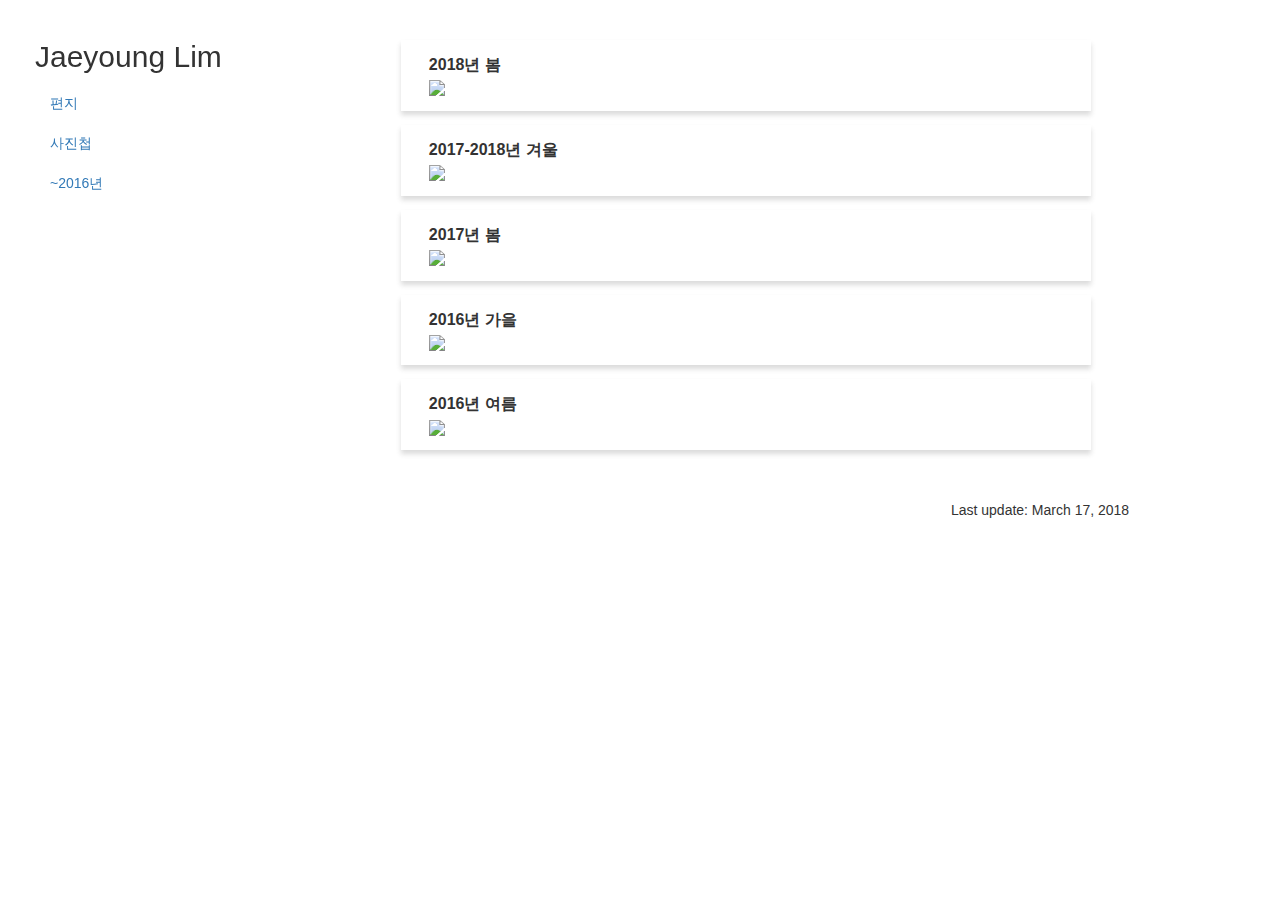
==== photos.html @ 2df44e60 "photos test" ====
<!doctype html>

<html lang="en">
<head>
  <meta charset="utf-8">
  <title>EY X JY</title>
  <meta name="description" content="Remove difficult words!">
  <meta name="author" content="Jaeyoung Lim">
  <meta http-equiv="X-UA-Compatible" content="IE=edge,chrome=1">
  <meta name="viewport" content="width=device-width, initial-scale=1.0">

  <script src="https://code.jquery.com/jquery-3.2.1.slim.min.js" integrity="sha384-KJ3o2DKtIkvYIK3UENzmM7KCkRr/rE9/Qpg6aAZGJwFDMVNA/GpGFF93hXpG5KkN" crossorigin="anonymous"></script>
  <script
  src="https://code.jquery.com/jquery-3.1.1.min.js"
  integrity="sha256-hVVnYaiADRTO2PzUGmuLJr8BLUSjGIZsDYGmIJLv2b8=" crossorigin="anonymous"></script>
  <script src="https://cdnjs.cloudflare.com/ajax/libs/popper.js/1.12.9/umd/popper.min.js" integrity="sha384-ApNbgh9B+Y1QKtv3Rn7W3mgPxhU9K/ScQsAP7hUibX39j7fakFPskvXusvfa0b4Q" crossorigin="anonymous"></script>
  <script src="https://maxcdn.bootstrapcdn.com/bootstrap/4.0.0/js/bootstrap.min.js" integrity="sha384-JZR6Spejh4U02d8jOt6vLEHfe/JQGiRRSQQxSfFWpi1MquVdAyjUar5+76PVCmYl" crossorigin="anonymous"></script>
  <link rel="stylesheet" href="https://maxcdn.bootstrapcdn.com/bootstrap/3.3.7/css/bootstrap.min.css" integrity="sha384-BVYiiSIFeK1dGmJRAkycuHAHRg32OmUcww7on3RYdg4Va+PmSTsz/K68vbdEjh4u" crossorigin="anonymous">
  <link rel="stylesheet" href="https://cdnjs.cloudflare.com/ajax/libs/font-awesome/4.7.0/css/font-awesome.min.css">
  <script defer src="https://use.fontawesome.com/releases/v5.0.8/js/all.js" integrity="sha384-SlE991lGASHoBfWbelyBPLsUlwY1GwNDJo3jSJO04KZ33K2bwfV9YBauFfnzvynJ" crossorigin="anonymous"></script>
  <link href="css/style.css" rel="stylesheet">     
</head>

<body>
		<div style="min-height:100%;" class="container-fluid" id="background">
			<div class="row" style="padding:20px">
			<div class="col-md-3" id="leftbar">
					<div id="leftsidebar">
            <h2 id="jaeyounglim">Jaeyoung Lim</h2>
            <ul class="nav flex-column">
                <li class="nav-item">
                  <a class="nav-link active" href="index.html">편지</a>
                </li>
                <li class="nav-item">
                  <a class="nav-link active" href="#">사진첩</a>
                </li>
                <li class="nav-item">
                  <a class="nav-link" href="https://goo.gl/photos/zDJ6dn8dcRANQyBV7">~2016년</a>
                </li>
              </ul>
					</div>
				</div>
				<div class="col-md-8 offset" id="middlebar">
					<div id="about" class="section">
            <div class="page">
              <div class="title"><b>2018년 봄</b></div>
              <a class="nav-link" href="https://photos.app.goo.gl/pWREsJDLma0q5xLw1"><img src="resources/images/2018spring.jpg"></a>
              <div class="wipdetail"></div>
              </div>              
            <div class="page">
              <div class="title"><b>2017-2018년 겨울</b></div>
              <a class="nav-link" href="https://photos.app.goo.gl/nunQShEWJBWrZmxq1"><img src="resources/images/2017winter.jpg"></a>
              <div class="wipdetail"></div>
              </div>
            <div class="page">
              <div class="title"><b>2017년 봄</b></div>
              <a class="nav-link" href="https://photos.app.goo.gl/fm7mfn0hO2LnYRfx1"><img src="resources/images/research_modelfree.jpg"></a>
              <div class="wipdetail"></div>
              </div>
            <div class="page">
              <div class="title"><b>2016년 가을</b></div>
              <a class="nav-link" href="https://goo.gl/photos/GyJ2XBkJ9JMvaDDn8"><img src="resources/images/research_modelfree.jpg"></a>
              <div class="wipdetail"></div>
              </div>
            <div class="page">
              <div class="title"><b>2016년 여름</b></div>
              <a class="nav-link" href="https://photos.app.goo.gl/WTgyWbGpjuDiKA6F3"><img src="resources/images/research_modelfree.jpg"></a>
              <div class="wipdetail"></div>
              </div>
          </div>
					<div id="lastupdate" style="text-align:right">Last update: March 17, 2018</div>
				</div>
				<div class="col-md-1 offset" id="rightbar">
				</div>
			</div>
			<div class="row"></div>
</body>
</html>
---- css/style.css ----
@media (min-width: 992px){
  #leftsidebar {
      position: fixed;
      top: 20px;
      bottom: 0;
  }
}

.background{
  align-items: center!important;
  max-width:1600px;
  background: #eee;
}

#leftbar{
  padding:0;
}

#middlebar{
  padding-left:25px;
}

.row{
  margin:auto;
}
.wip{
  margin:20px;
}

.title {
  font-size: 12pt;
  font-weight: 400;
  clear: left;
}
.paper{
  margin-bottom:20px;
  margin-top:10px;
  margin-left:20px;
}

.section{
  margin-top:20px;
  margin-bottom:50px;
}

.subsection{
  margin-left:20px !important;
  margin-bottom:30px;
}

.about{
  margin-left:20px;
  margin-right:20px;
  font-size:12pt;
}

emph{
  font-weight:500;
  font-family: "Helvetica Neue", Helvetica, Arial, sans-serif;

}

h1{
  font-family: "Helvetica Neue", Helvetica, Arial, sans-serif;
  font-size:30px;
}

h3{
  margin-bottom:20px;
  font-size:30px;
}
h4{
  font-weight:300;
  color: #666666;
}

award{
  color: #ffa600e0;
}


/* Break up into pages/sections. Style taken from
https://github.com/delight-im/HTML-Sheets-of-Paper */
.page {
  /* Styles for better appearance on screens only -- are reset to defaults in print styles later */

  /* Divide single pages with some space and center all pages horizontally */
  /*margin: 10em auto; */
  /* Define a white paper background that sticks out from the darker overall background */
  background: #fff;
  /* Show a drop shadow beneath each page */
  box-shadow: 0 4px 5px rgba(75, 75, 75, 0.2);

  /* More specific settings. */
  text-align: left;
  width: 900px;
  max-width: 90%;
  margin: 1em auto 1em auto;
  padding: 1em 2em 1em 2em;
}

.page img {
  /*float: left; */
  width: auto;
  max-width: 100%;
  min-width: 100px;
  overflow: hidden;
}

/* Project tag. */
.project
{
    clear: both;
    padding-bottom: 20px;
    overflow: hidden;
}

.project-left
{
    clear: both;
    padding-bottom: 20px;
    overflow: hidden;
}

.project-left img
{
    float: left;
    /* TRBL */
    margin: 5px 20px 5px 5px;
    max-width: 30%;
    min-width: 150px;
}


#cv{
  font-family: "Helvetica Neue", Helvetica, Arial, sans-serif;
}
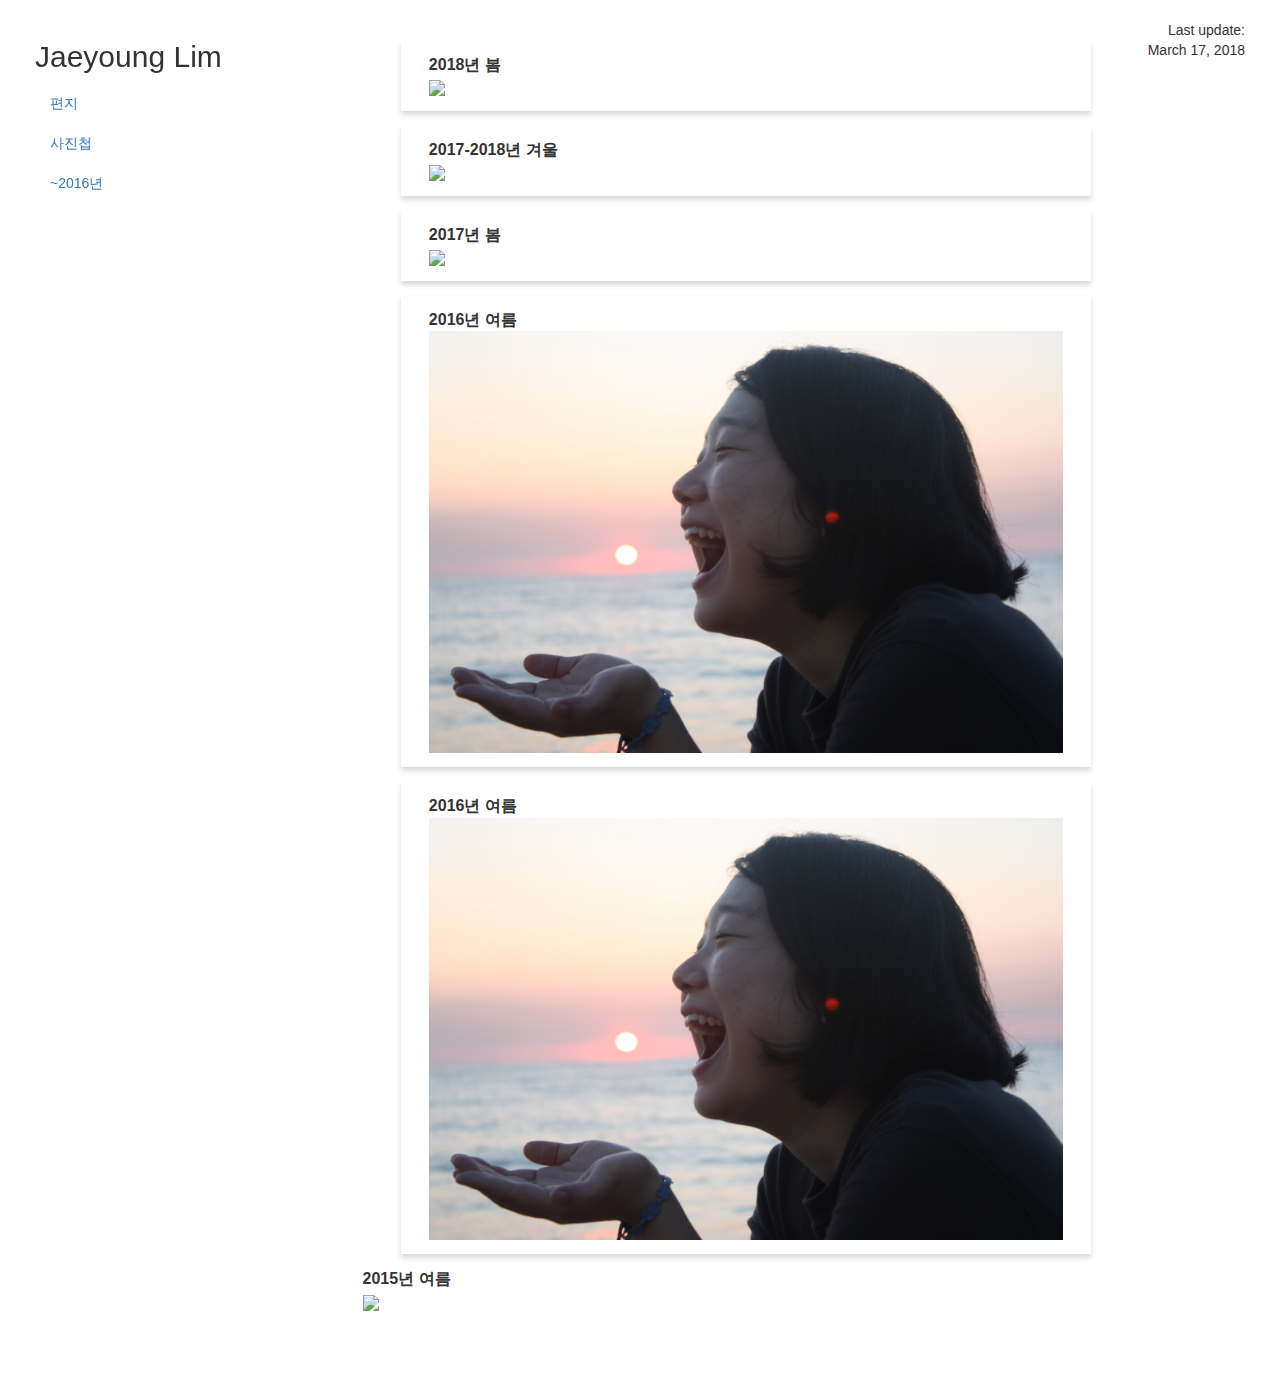
==== commit f309c346: "added thumbnails" ====
--- a/photos.html
+++ b/photos.html
@@ -54,19 +54,23 @@
               </div>
             <div class="page">
               <div class="title"><b>2017년 봄</b></div>
-              <a class="nav-link" href="https://photos.app.goo.gl/fm7mfn0hO2LnYRfx1"><img src="resources/images/research_modelfree.jpg"></a>
-              <div class="wipdetail"></div>
-              </div>
-            <div class="page">
-              <div class="title"><b>2016년 가을</b></div>
-              <a class="nav-link" href="https://goo.gl/photos/GyJ2XBkJ9JMvaDDn8"><img src="resources/images/research_modelfree.jpg"></a>
+              <a class="nav-link" href="https://photos.app.goo.gl/fm7mfn0hO2LnYRfx1"><img src="resources/images/2017spring.jpg"></a>
               <div class="wipdetail"></div>
               </div>
             <div class="page">
               <div class="title"><b>2016년 여름</b></div>
-              <a class="nav-link" href="https://photos.app.goo.gl/WTgyWbGpjuDiKA6F3"><img src="resources/images/research_modelfree.jpg"></a>
+              <a class="nav-link" href="https://photos.app.goo.gl/WTgyWbGpjuDiKA6F3"><img src="resources/images/2016summer.jpg"></a>
               <div class="wipdetail"></div>
               </div>
+            <div class="page">
+            <div class="title"><b>2016년 여름</b></div>
+              <a class="nav-link" href="https://photos.app.goo.gl/WTgyWbGpjuDiKA6F3"><img src="resources/images/2016summer.jpg"></a>
+              <div class="wipdetail"></div>
+              </div>
+            <div class="title"><b>2015년 여름</b></div>
+              <a class="nav-link" href="https://photos.app.goo.gl/WTgyWbGpjuDiKA6F3"><img src="resources/images/2015summer.jpg"></a>
+              <div class="wipdetail"></div>
+              </div>    
           </div>
 					<div id="lastupdate" style="text-align:right">Last update: March 17, 2018</div>
 				</div>
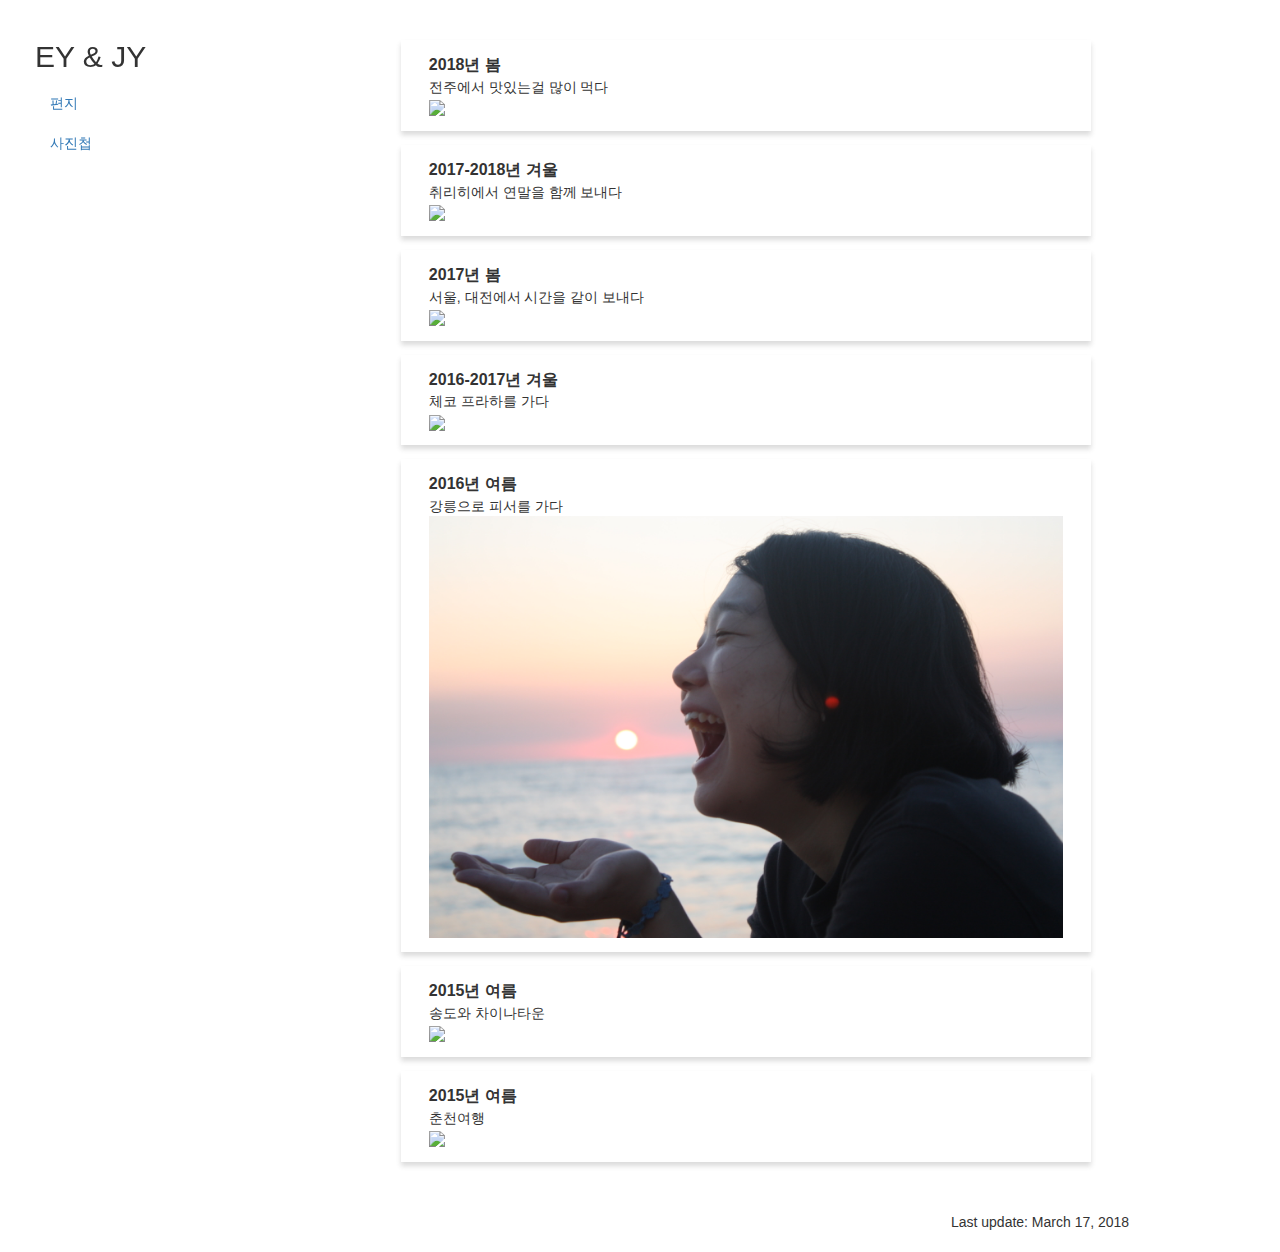
==== commit 78df746f: "changed main header" ====
--- a/photos.html
+++ b/photos.html
@@ -26,16 +26,13 @@
 			<div class="row" style="padding:20px">
 			<div class="col-md-3" id="leftbar">
 					<div id="leftsidebar">
-            <h2 id="jaeyounglim">Jaeyoung Lim</h2>
+            <h2 id="jaeyounglim">EY & JY</h2>
             <ul class="nav flex-column">
                 <li class="nav-item">
                   <a class="nav-link active" href="index.html">편지</a>
                 </li>
                 <li class="nav-item">
                   <a class="nav-link active" href="#">사진첩</a>
-                </li>
-                <li class="nav-item">
-                  <a class="nav-link" href="https://goo.gl/photos/zDJ6dn8dcRANQyBV7">~2016년</a>
                 </li>
               </ul>
 					</div>
@@ -44,33 +41,46 @@
 					<div id="about" class="section">
             <div class="page">
               <div class="title"><b>2018년 봄</b></div>
+              <div class="author">전주에서 맛있는걸 많이 먹다</div>
               <a class="nav-link" href="https://photos.app.goo.gl/pWREsJDLma0q5xLw1"><img src="resources/images/2018spring.jpg"></a>
               <div class="wipdetail"></div>
               </div>              
             <div class="page">
               <div class="title"><b>2017-2018년 겨울</b></div>
+		<div class="author">취리히에서 연말을 함께 보내다</div>
               <a class="nav-link" href="https://photos.app.goo.gl/nunQShEWJBWrZmxq1"><img src="resources/images/2017winter.jpg"></a>
               <div class="wipdetail"></div>
               </div>
             <div class="page">
               <div class="title"><b>2017년 봄</b></div>
+  		<div class="author">서울, 대전에서 시간을 같이 보내다</div>
               <a class="nav-link" href="https://photos.app.goo.gl/fm7mfn0hO2LnYRfx1"><img src="resources/images/2017spring.jpg"></a>
               <div class="wipdetail"></div>
               </div>
             <div class="page">
+              <div class="title"><b>2016-2017년 겨울</b></div>
+  		<div class="author">체코 프라하를 가다</div>
+              <a class="nav-link" href="https://photos.app.goo.gl/WTgyWbGpjuDiKA6F3"><img src="resources/images/2016winter.jpg"></a>
+              <div class="wipdetail"></div>
+              </div>
+            <div class="page">
               <div class="title"><b>2016년 여름</b></div>
+  		<div class="author">강릉으로 피서를 가다</div>
               <a class="nav-link" href="https://photos.app.goo.gl/WTgyWbGpjuDiKA6F3"><img src="resources/images/2016summer.jpg"></a>
               <div class="wipdetail"></div>
               </div>
-            <div class="page">
-            <div class="title"><b>2016년 여름</b></div>
-              <a class="nav-link" href="https://photos.app.goo.gl/WTgyWbGpjuDiKA6F3"><img src="resources/images/2016summer.jpg"></a>
+	<div class="page">
+            <div class="title"><b>2015년 여름</b></div>
+  		<div class="author">송도와 차이나타운</div>
+              <a class="nav-link" href="https://photos.app.goo.gl/WTgyWbGpjuDiKA6F3"><img src="resources/images/2015summer.jpg"></a>
               <div class="wipdetail"></div>
               </div>
+	<div class="page">
             <div class="title"><b>2015년 여름</b></div>
-              <a class="nav-link" href="https://photos.app.goo.gl/WTgyWbGpjuDiKA6F3"><img src="resources/images/2015summer.jpg"></a>
+  		<div class="author">춘천여행</div>
+              <a class="nav-link" href="https://photos.app.goo.gl/yNDnq1N5TyKR8Kj42"><img src="resources/images/2015summer2.jpg"></a>
               <div class="wipdetail"></div>
-              </div>    
+              </div>  
           </div>
 					<div id="lastupdate" style="text-align:right">Last update: March 17, 2018</div>
 				</div>
@@ -79,4 +89,4 @@
 			</div>
 			<div class="row"></div>
 </body>
-</html>+</html>
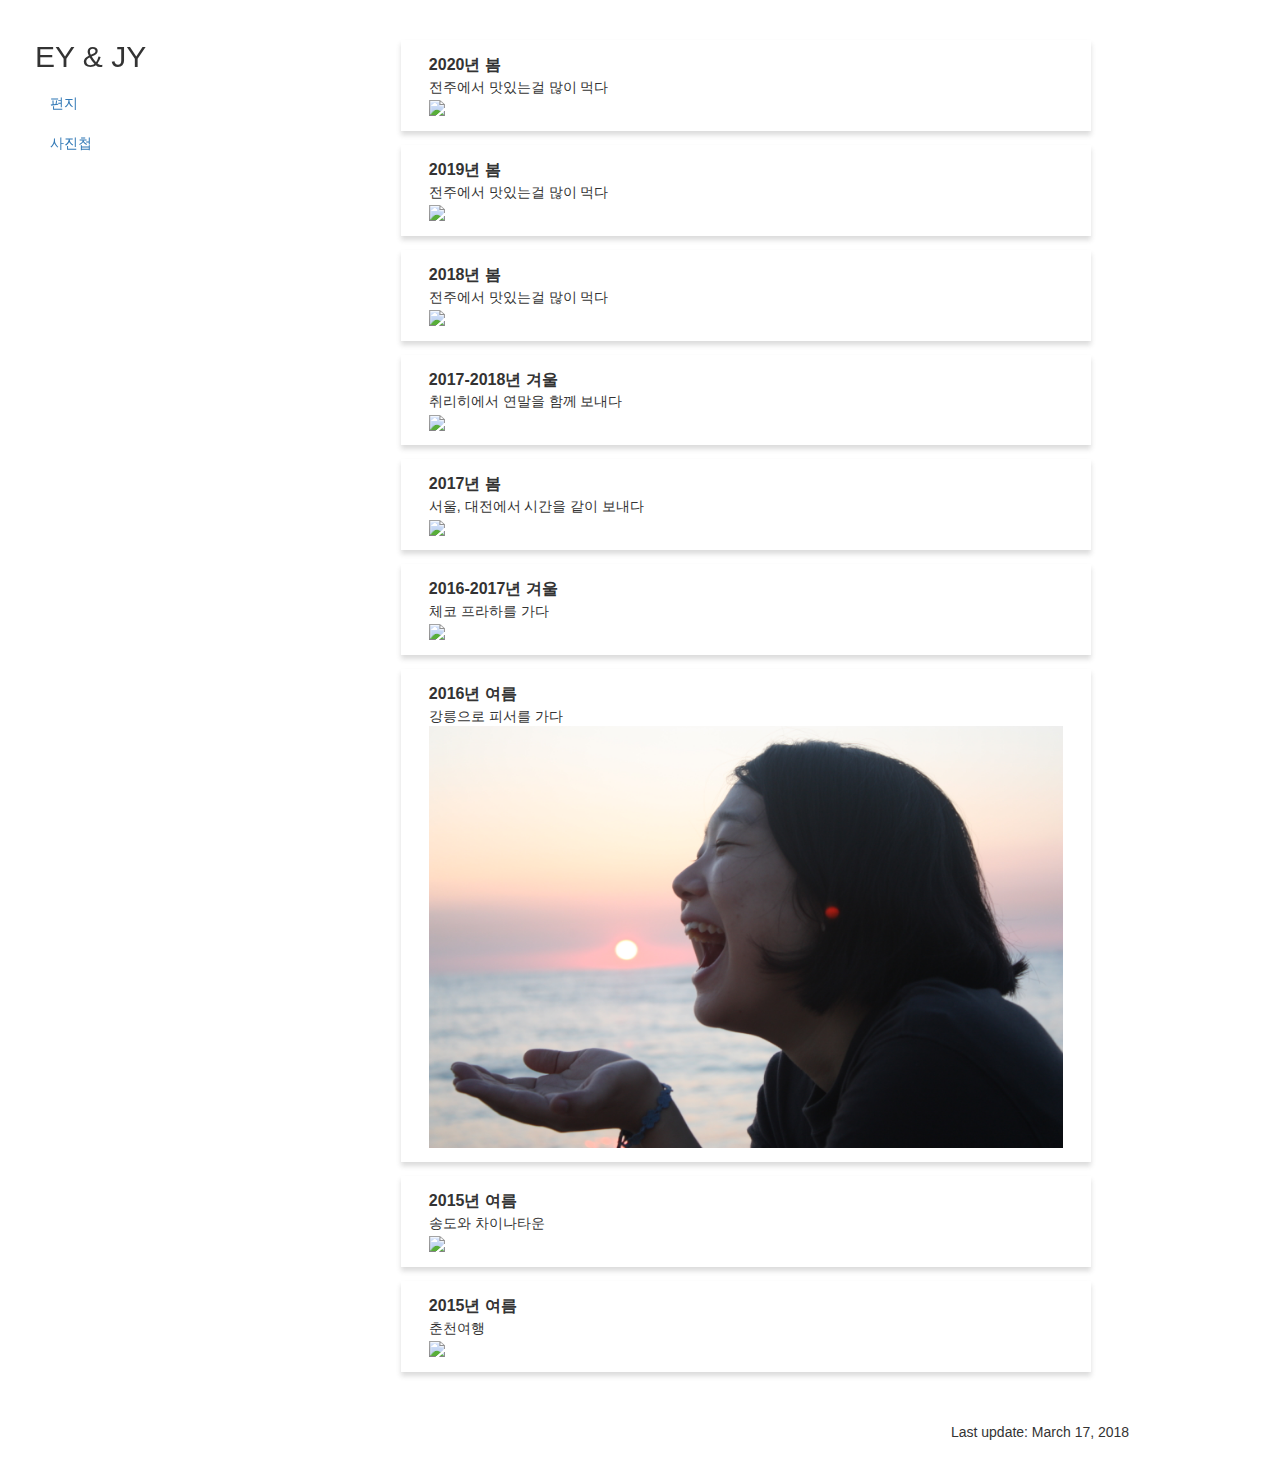
==== commit aca3b45e: "Add more headers" ====
--- a/photos.html
+++ b/photos.html
@@ -39,6 +39,18 @@
 				</div>
 				<div class="col-md-8 offset" id="middlebar">
 					<div id="about" class="section">
+            <div class="page">
+              <div class="title"><b>2020년 봄</b></div>
+              <div class="author">전주에서 맛있는걸 많이 먹다</div>
+              <a class="nav-link" href="https://photos.app.goo.gl/pWREsJDLma0q5xLw1"><img src="resources/images/2018spring.jpg"></a>
+              <div class="wipdetail"></div>
+              </div>              
+              <div class="page">
+                <div class="title"><b>2019년 봄</b></div>
+                <div class="author">전주에서 맛있는걸 많이 먹다</div>
+                <a class="nav-link" href="https://photos.app.goo.gl/pWREsJDLma0q5xLw1"><img src="resources/images/2018spring.jpg"></a>
+                <div class="wipdetail"></div>
+                </div>                
             <div class="page">
               <div class="title"><b>2018년 봄</b></div>
               <div class="author">전주에서 맛있는걸 많이 먹다</div>
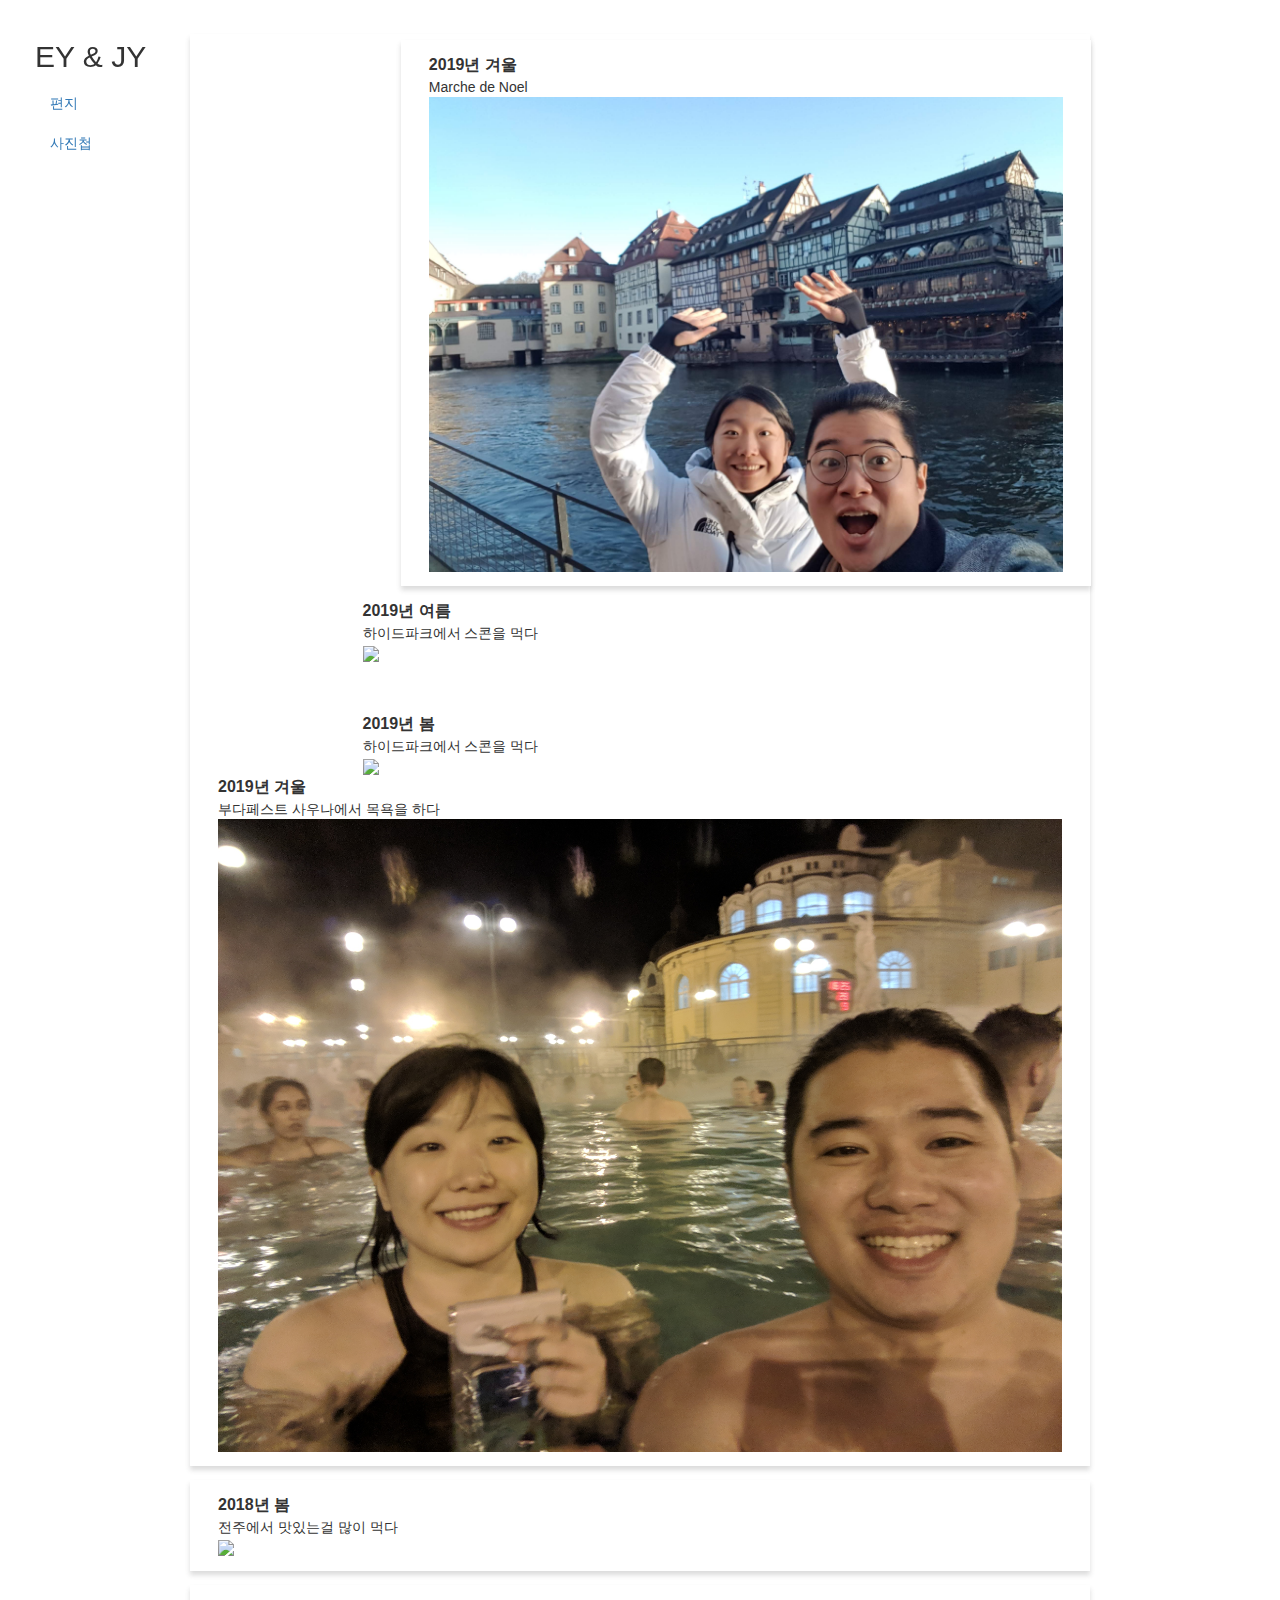
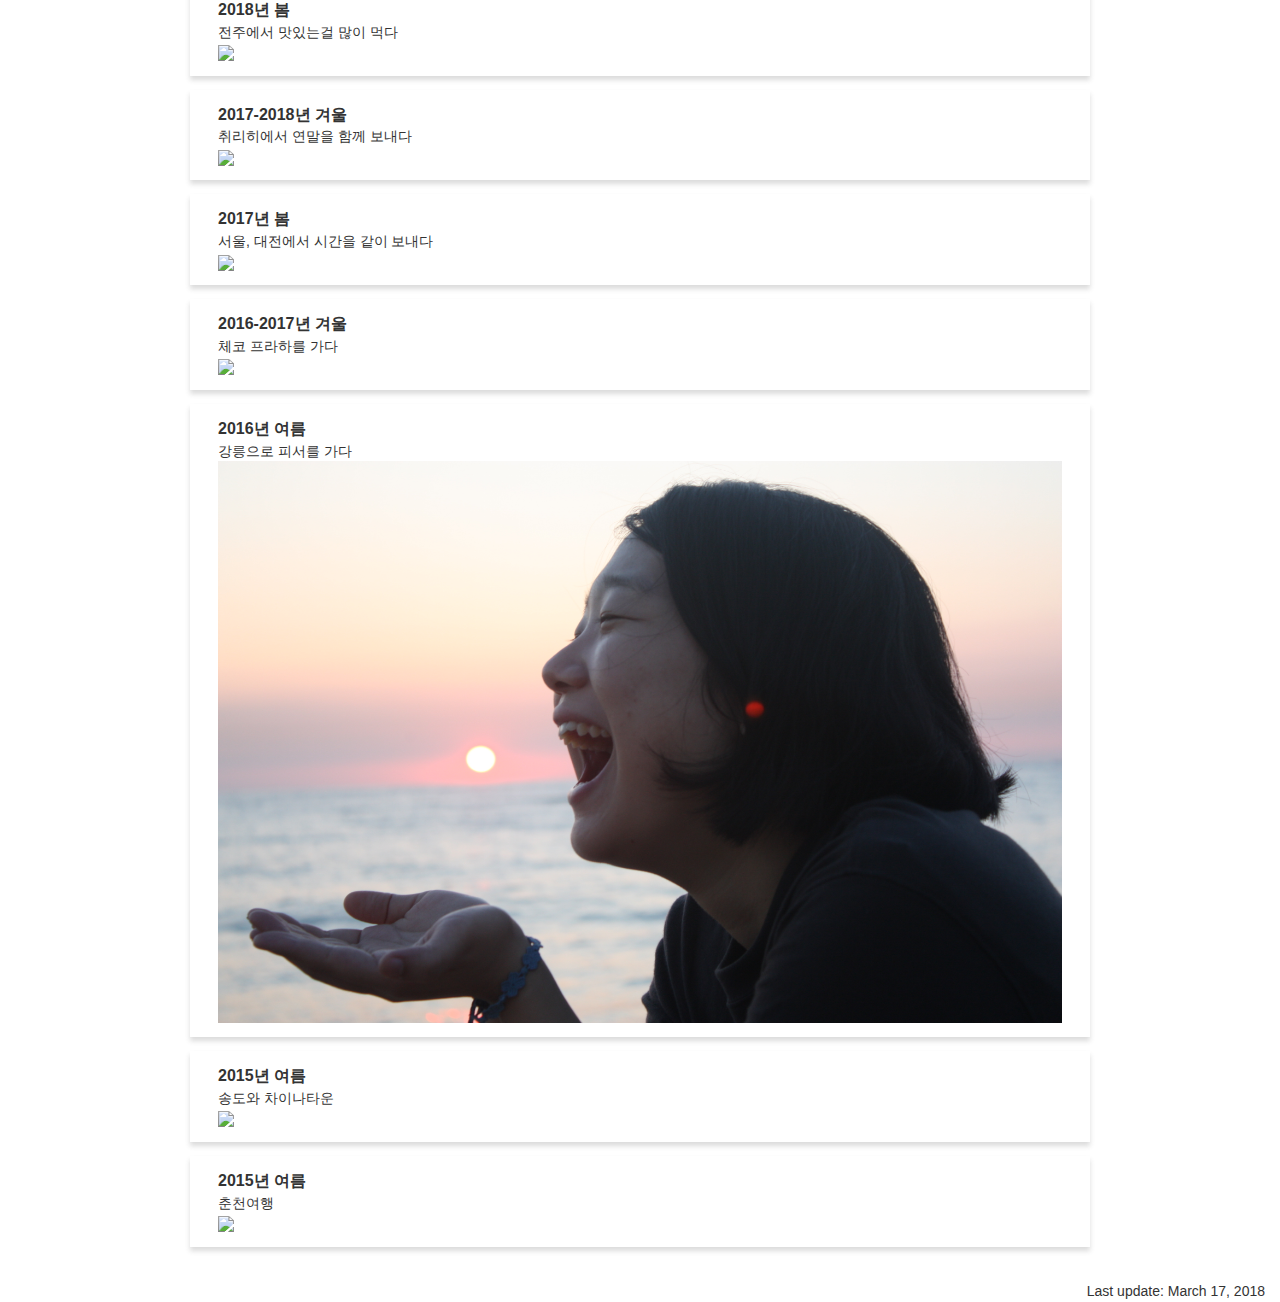
==== commit 221dae70: "Outline" ====
--- a/photos.html
+++ b/photos.html
@@ -40,17 +40,33 @@
 				<div class="col-md-8 offset" id="middlebar">
 					<div id="about" class="section">
             <div class="page">
-              <div class="title"><b>2020년 봄</b></div>
+              <div class="title"><b>2019년 겨울</b></div>
+              <div class="author">Marche de Noel</div>
+              <a class="nav-link" href="https://photos.app.goo.gl/xMKDsStHo65zZpvC8"><img src="resources/images/2019winter2.jpg"></a>
+              <div class="wipdetail"></div>
+              </div>              
+            <div class="title"><b>2019년 여름</b></div>
+              <div class="author">하이드파크에서 스콘을 먹다</div>
+              <a class="nav-link" href="https://photos.app.goo.gl/Y6bD7dCEXfRrVbbm9"><img src="resources/images/2019spring.jpg"></a>
+              <div class="wipdetail"></div>
+              </div>              
+            <div class="title"><b>2019년 봄</b></div>
+              <div class="author">하이드파크에서 스콘을 먹다</div>
+              <a class="nav-link" href="https://photos.app.goo.gl/Y6bD7dCEXfRrVbbm9"><img src="resources/images/2019spring.jpg"></a>
+              <div class="wipdetail"></div>
+              </div>              
+            <div class="page">
+              <div class="title"><b>2019년 겨울</b></div>
+              <div class="author">부다페스트 사우나에서 목욕을 하다</div>
+              <a class="nav-link" href="https://photos.app.goo.gl/kxu6kz6wEVK2cAHL7"><img src="resources/images/2019winter1.jpg"></a>
+              <div class="wipdetail"></div>
+              </div>                
+            <div class="page">
+              <div class="title"><b>2018년 봄</b></div>
               <div class="author">전주에서 맛있는걸 많이 먹다</div>
               <a class="nav-link" href="https://photos.app.goo.gl/pWREsJDLma0q5xLw1"><img src="resources/images/2018spring.jpg"></a>
               <div class="wipdetail"></div>
-              </div>              
-              <div class="page">
-                <div class="title"><b>2019년 봄</b></div>
-                <div class="author">전주에서 맛있는걸 많이 먹다</div>
-                <a class="nav-link" href="https://photos.app.goo.gl/pWREsJDLma0q5xLw1"><img src="resources/images/2018spring.jpg"></a>
-                <div class="wipdetail"></div>
-                </div>                
+              </div>                  
             <div class="page">
               <div class="title"><b>2018년 봄</b></div>
               <div class="author">전주에서 맛있는걸 많이 먹다</div>
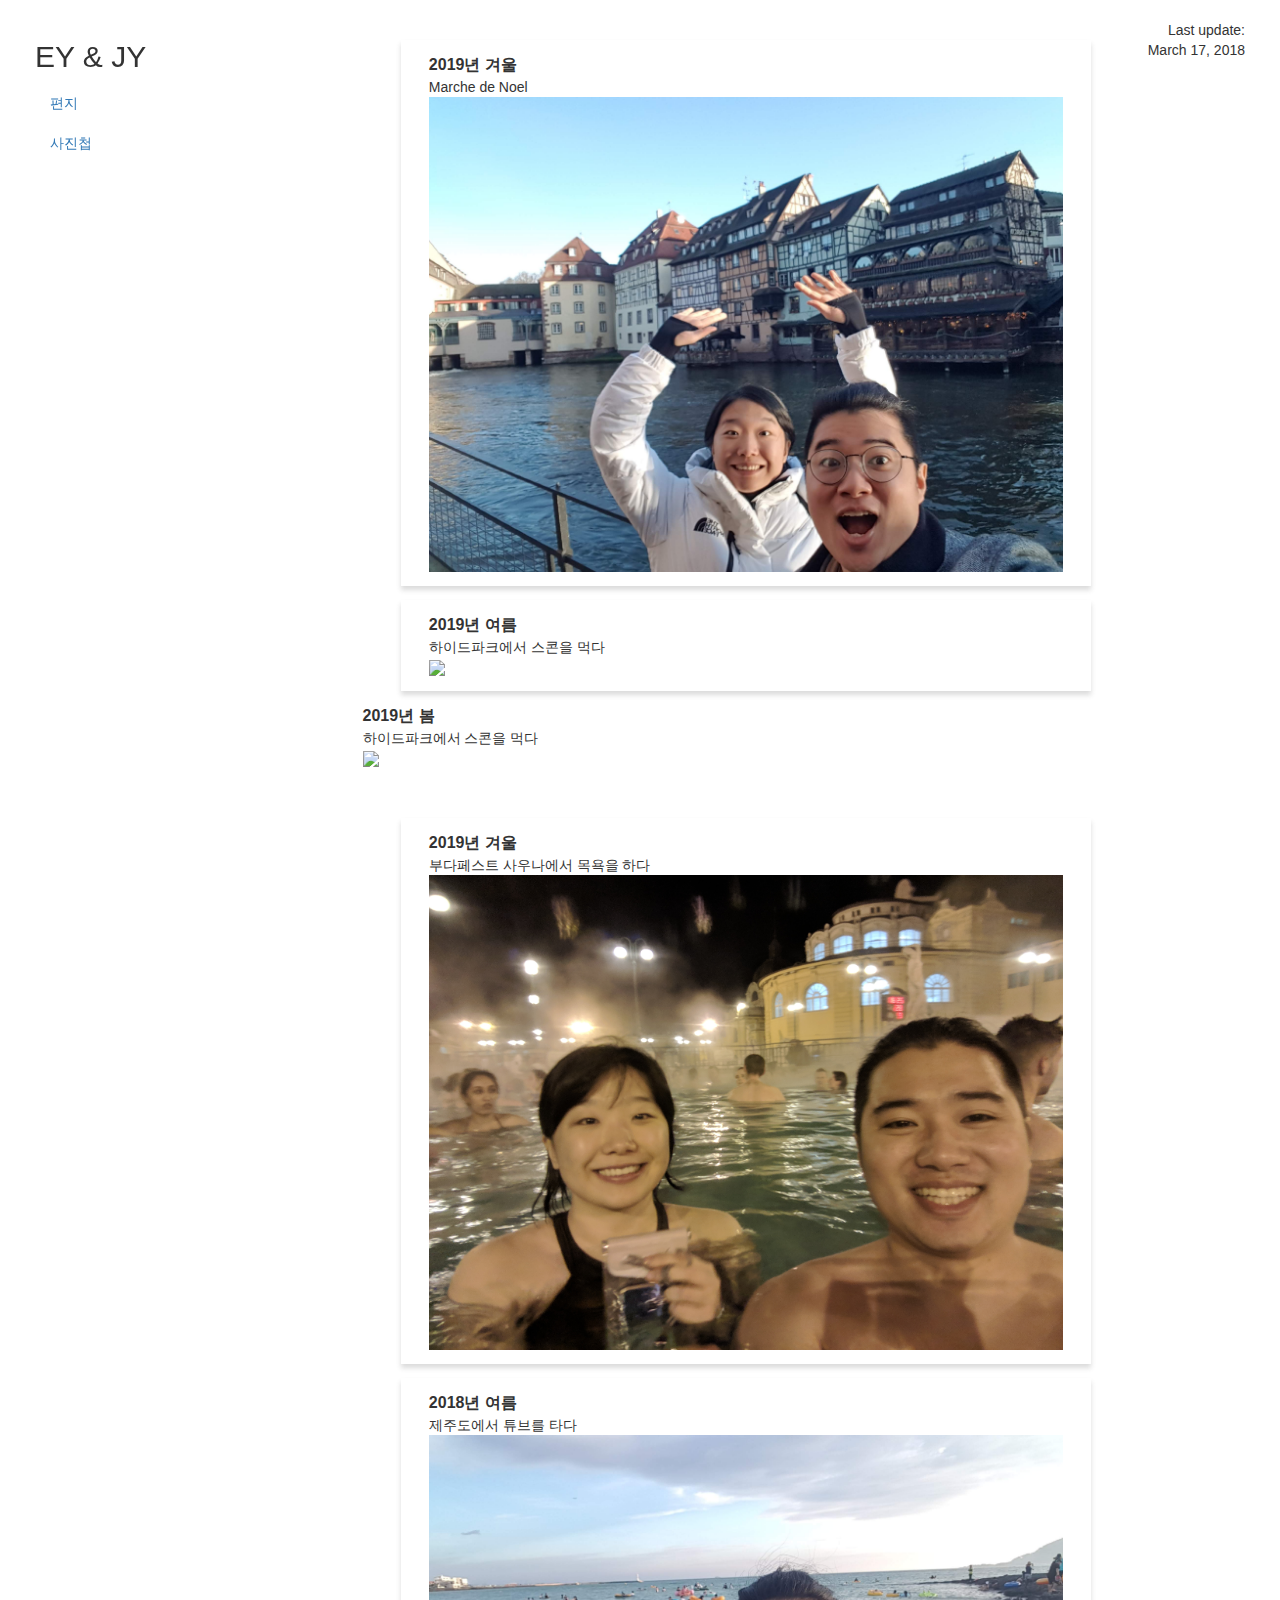
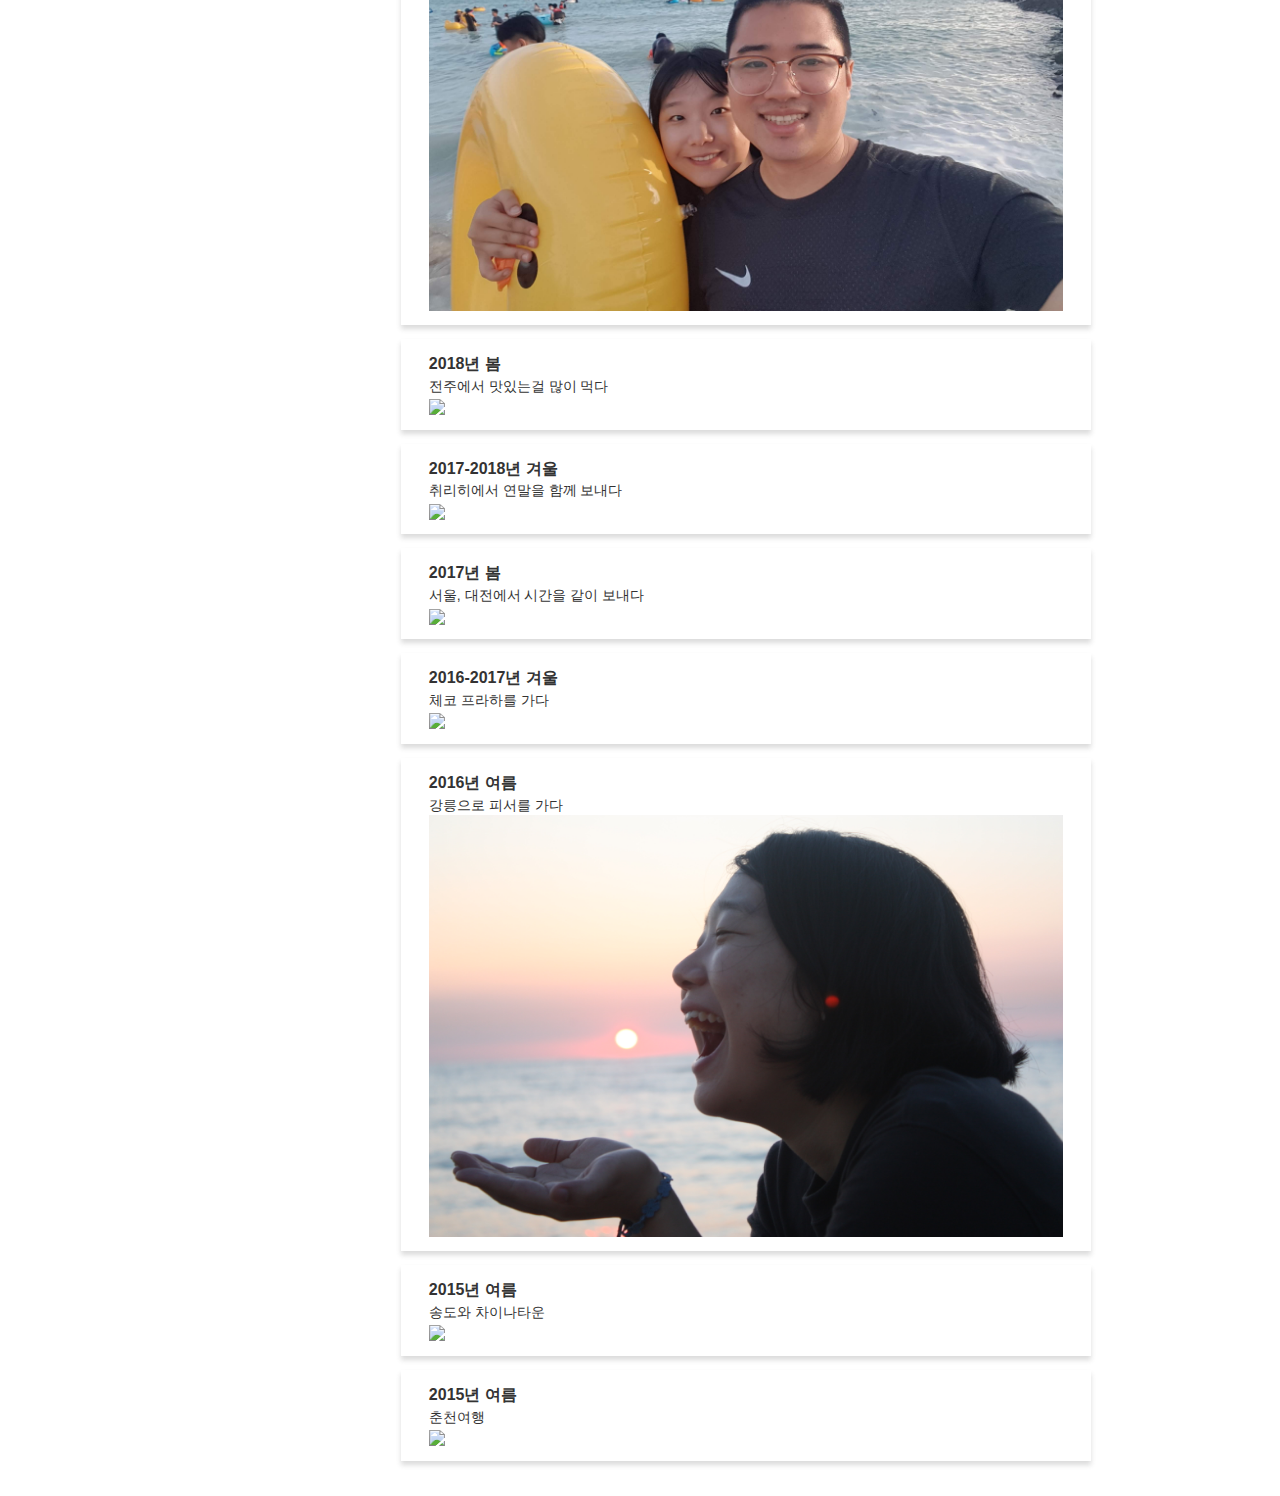
==== commit 3d395100: "White space fixes" ====
--- a/photos.html
+++ b/photos.html
@@ -44,68 +44,69 @@
               <div class="author">Marche de Noel</div>
               <a class="nav-link" href="https://photos.app.goo.gl/xMKDsStHo65zZpvC8"><img src="resources/images/2019winter2.jpg"></a>
               <div class="wipdetail"></div>
-              </div>              
-            <div class="title"><b>2019년 여름</b></div>
+            </div>              
+            <div class="page">
+              <div class="title"><b>2019년 여름</b></div>
               <div class="author">하이드파크에서 스콘을 먹다</div>
-              <a class="nav-link" href="https://photos.app.goo.gl/Y6bD7dCEXfRrVbbm9"><img src="resources/images/2019spring.jpg"></a>
+              <a class="nav-link" href="https://photos.app.goo.gl/Ti5xQaf2rXtwoZJ99"><img src="resources/images/2019summer.jpg"></a>
               <div class="wipdetail"></div>
-              </div>              
+            </div>              
             <div class="title"><b>2019년 봄</b></div>
               <div class="author">하이드파크에서 스콘을 먹다</div>
               <a class="nav-link" href="https://photos.app.goo.gl/Y6bD7dCEXfRrVbbm9"><img src="resources/images/2019spring.jpg"></a>
               <div class="wipdetail"></div>
-              </div>              
+            </div>              
             <div class="page">
               <div class="title"><b>2019년 겨울</b></div>
               <div class="author">부다페스트 사우나에서 목욕을 하다</div>
               <a class="nav-link" href="https://photos.app.goo.gl/kxu6kz6wEVK2cAHL7"><img src="resources/images/2019winter1.jpg"></a>
               <div class="wipdetail"></div>
-              </div>                
+            </div>                
+            <div class="page">
+              <div class="title"><b>2018년 여름</b></div>
+              <div class="author">제주도에서 튜브를 타다</div>
+              <a class="nav-link" href="https://photos.app.goo.gl/2Y1J8fq2NYjQjmqV6"><img src="resources/images/2018summer.jpg"></a>
+              <div class="wipdetail"></div>
+            </div>                  
             <div class="page">
               <div class="title"><b>2018년 봄</b></div>
               <div class="author">전주에서 맛있는걸 많이 먹다</div>
               <a class="nav-link" href="https://photos.app.goo.gl/pWREsJDLma0q5xLw1"><img src="resources/images/2018spring.jpg"></a>
               <div class="wipdetail"></div>
-              </div>                  
-            <div class="page">
-              <div class="title"><b>2018년 봄</b></div>
-              <div class="author">전주에서 맛있는걸 많이 먹다</div>
-              <a class="nav-link" href="https://photos.app.goo.gl/pWREsJDLma0q5xLw1"><img src="resources/images/2018spring.jpg"></a>
-              <div class="wipdetail"></div>
-              </div>              
+            </div>              
             <div class="page">
               <div class="title"><b>2017-2018년 겨울</b></div>
-		<div class="author">취리히에서 연말을 함께 보내다</div>
+		          <div class="author">취리히에서 연말을 함께 보내다</div>
               <a class="nav-link" href="https://photos.app.goo.gl/nunQShEWJBWrZmxq1"><img src="resources/images/2017winter.jpg"></a>
               <div class="wipdetail"></div>
-              </div>
+            </div>
             <div class="page">
               <div class="title"><b>2017년 봄</b></div>
-  		<div class="author">서울, 대전에서 시간을 같이 보내다</div>
+  		        <div class="author">서울, 대전에서 시간을 같이 보내다</div>
               <a class="nav-link" href="https://photos.app.goo.gl/fm7mfn0hO2LnYRfx1"><img src="resources/images/2017spring.jpg"></a>
               <div class="wipdetail"></div>
-              </div>
+            </div>
             <div class="page">
               <div class="title"><b>2016-2017년 겨울</b></div>
-  		<div class="author">체코 프라하를 가다</div>
+  	        	<div class="author">체코 프라하를 가다</div>
               <a class="nav-link" href="https://photos.app.goo.gl/WTgyWbGpjuDiKA6F3"><img src="resources/images/2016winter.jpg"></a>
               <div class="wipdetail"></div>
-              </div>
+            </div>
             <div class="page">
               <div class="title"><b>2016년 여름</b></div>
-  		<div class="author">강릉으로 피서를 가다</div>
+  		        <div class="author">강릉으로 피서를 가다</div>
               <a class="nav-link" href="https://photos.app.goo.gl/WTgyWbGpjuDiKA6F3"><img src="resources/images/2016summer.jpg"></a>
               <div class="wipdetail"></div>
-              </div>
-	<div class="page">
-            <div class="title"><b>2015년 여름</b></div>
-  		<div class="author">송도와 차이나타운</div>
+            </div>
+	          <div class="page">
+              <div class="title"><b>2015년 여름</b></div>
+  		        <div class="author">송도와 차이나타운</div>
               <a class="nav-link" href="https://photos.app.goo.gl/WTgyWbGpjuDiKA6F3"><img src="resources/images/2015summer.jpg"></a>
               <div class="wipdetail"></div>
-              </div>
-	<div class="page">
-            <div class="title"><b>2015년 여름</b></div>
-  		<div class="author">춘천여행</div>
+            </div>
+	          <div class="page">
+              <div class="title"><b>2015년 여름</b></div>
+  		        <div class="author">춘천여행</div>
               <a class="nav-link" href="https://photos.app.goo.gl/yNDnq1N5TyKR8Kj42"><img src="resources/images/2015summer2.jpg"></a>
               <div class="wipdetail"></div>
               </div>  
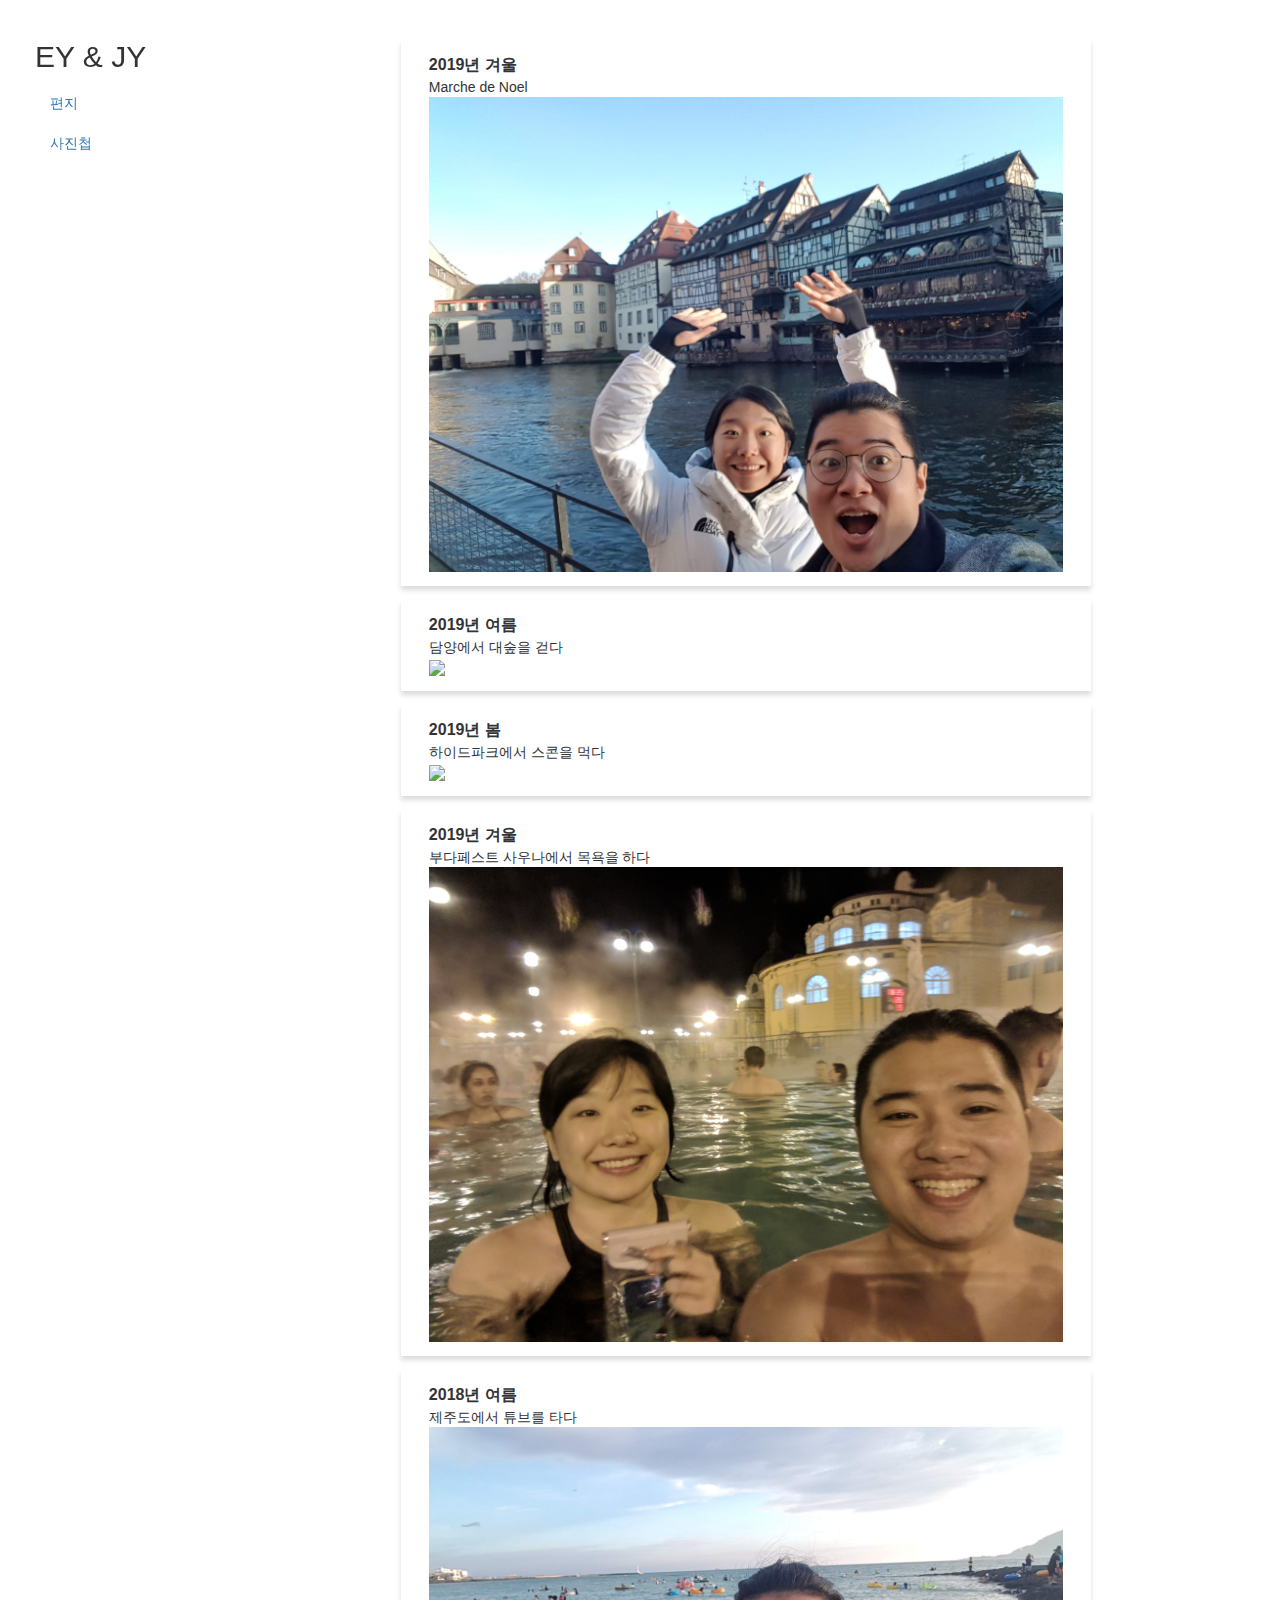
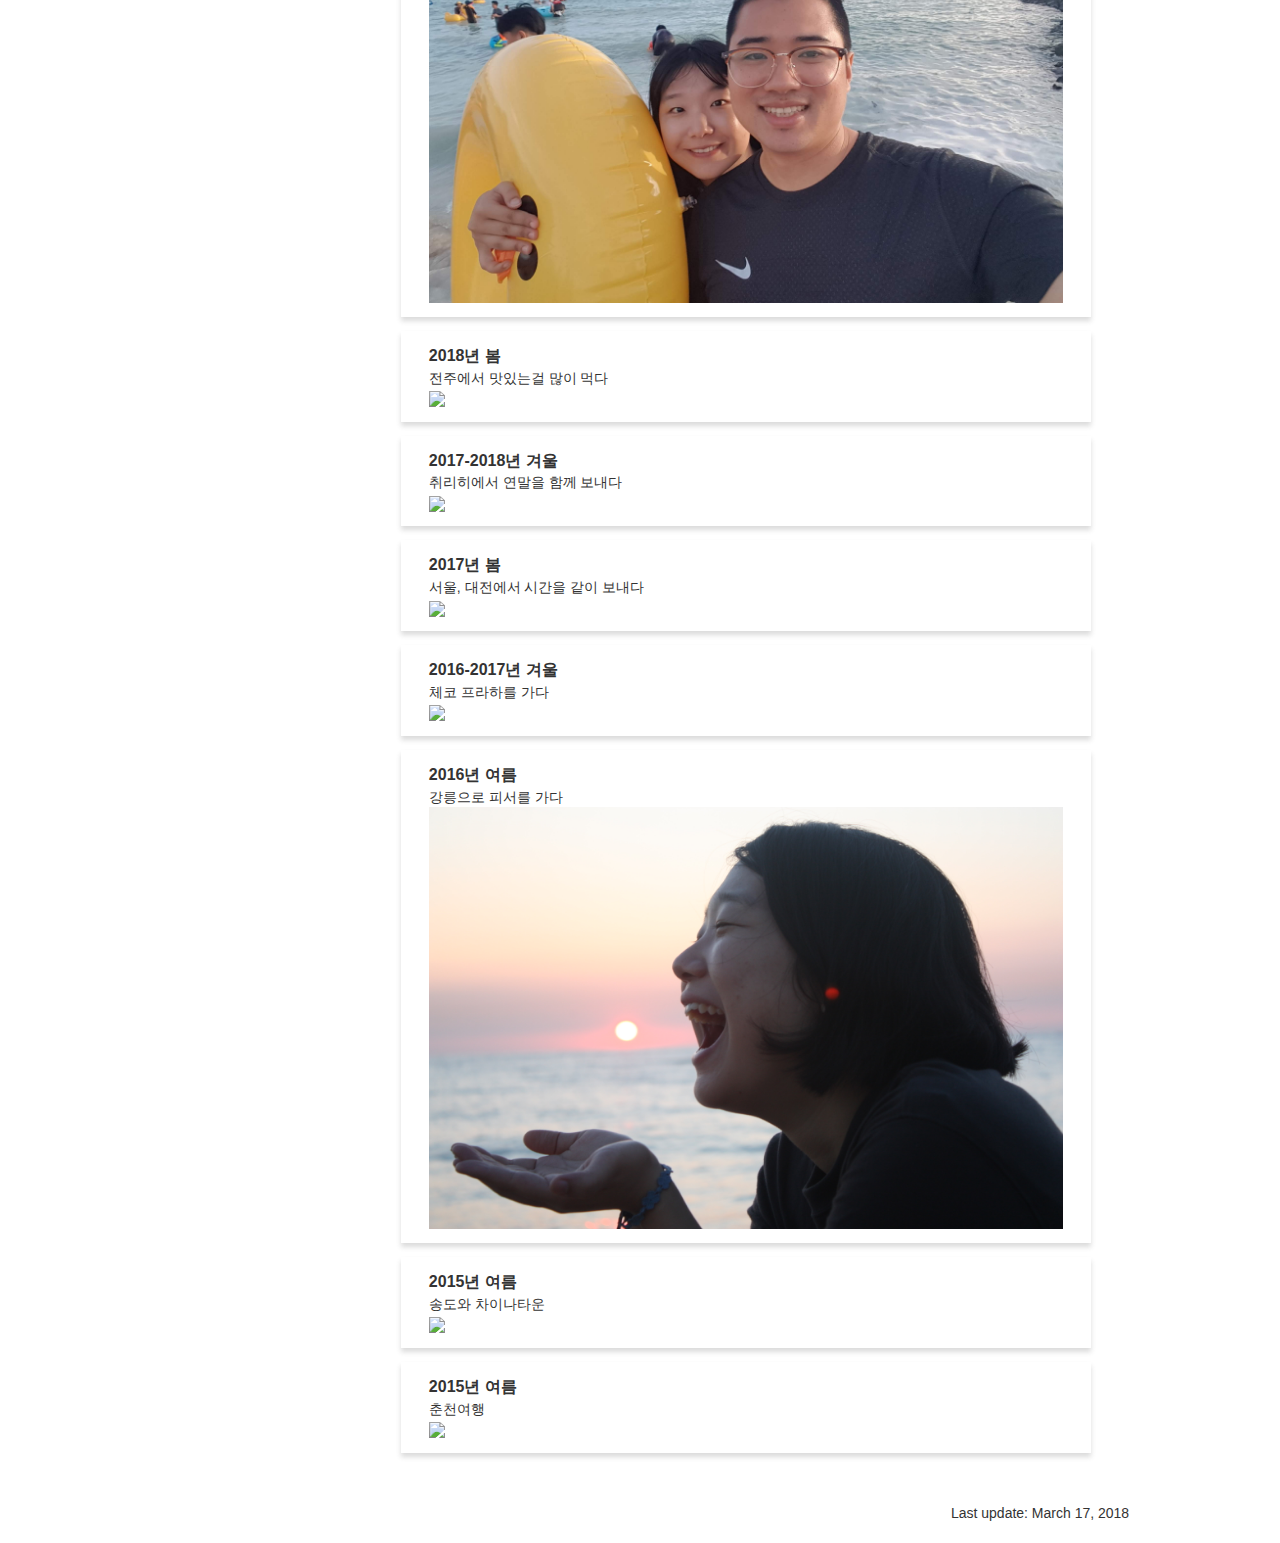
==== commit f539ad20: "Rotate image" ====
--- a/photos.html
+++ b/photos.html
@@ -47,11 +47,12 @@
             </div>              
             <div class="page">
               <div class="title"><b>2019년 여름</b></div>
-              <div class="author">하이드파크에서 스콘을 먹다</div>
-              <a class="nav-link" href="https://photos.app.goo.gl/Ti5xQaf2rXtwoZJ99"><img src="resources/images/2019summer.jpg"></a>
+              <div class="author">담양에서 대숲을 걷다</div>
+              <a class="nav-link" href="https://photos.app.goo.gl/Ti5xQaf2rXtwoZJ99"><img src="resources/images/2019summer.jpg" class="rotate90"></a>
               <div class="wipdetail"></div>
             </div>              
-            <div class="title"><b>2019년 봄</b></div>
+            <div class="page">
+              <div class="title"><b>2019년 봄</b></div>
               <div class="author">하이드파크에서 스콘을 먹다</div>
               <a class="nav-link" href="https://photos.app.goo.gl/Y6bD7dCEXfRrVbbm9"><img src="resources/images/2019spring.jpg"></a>
               <div class="wipdetail"></div>
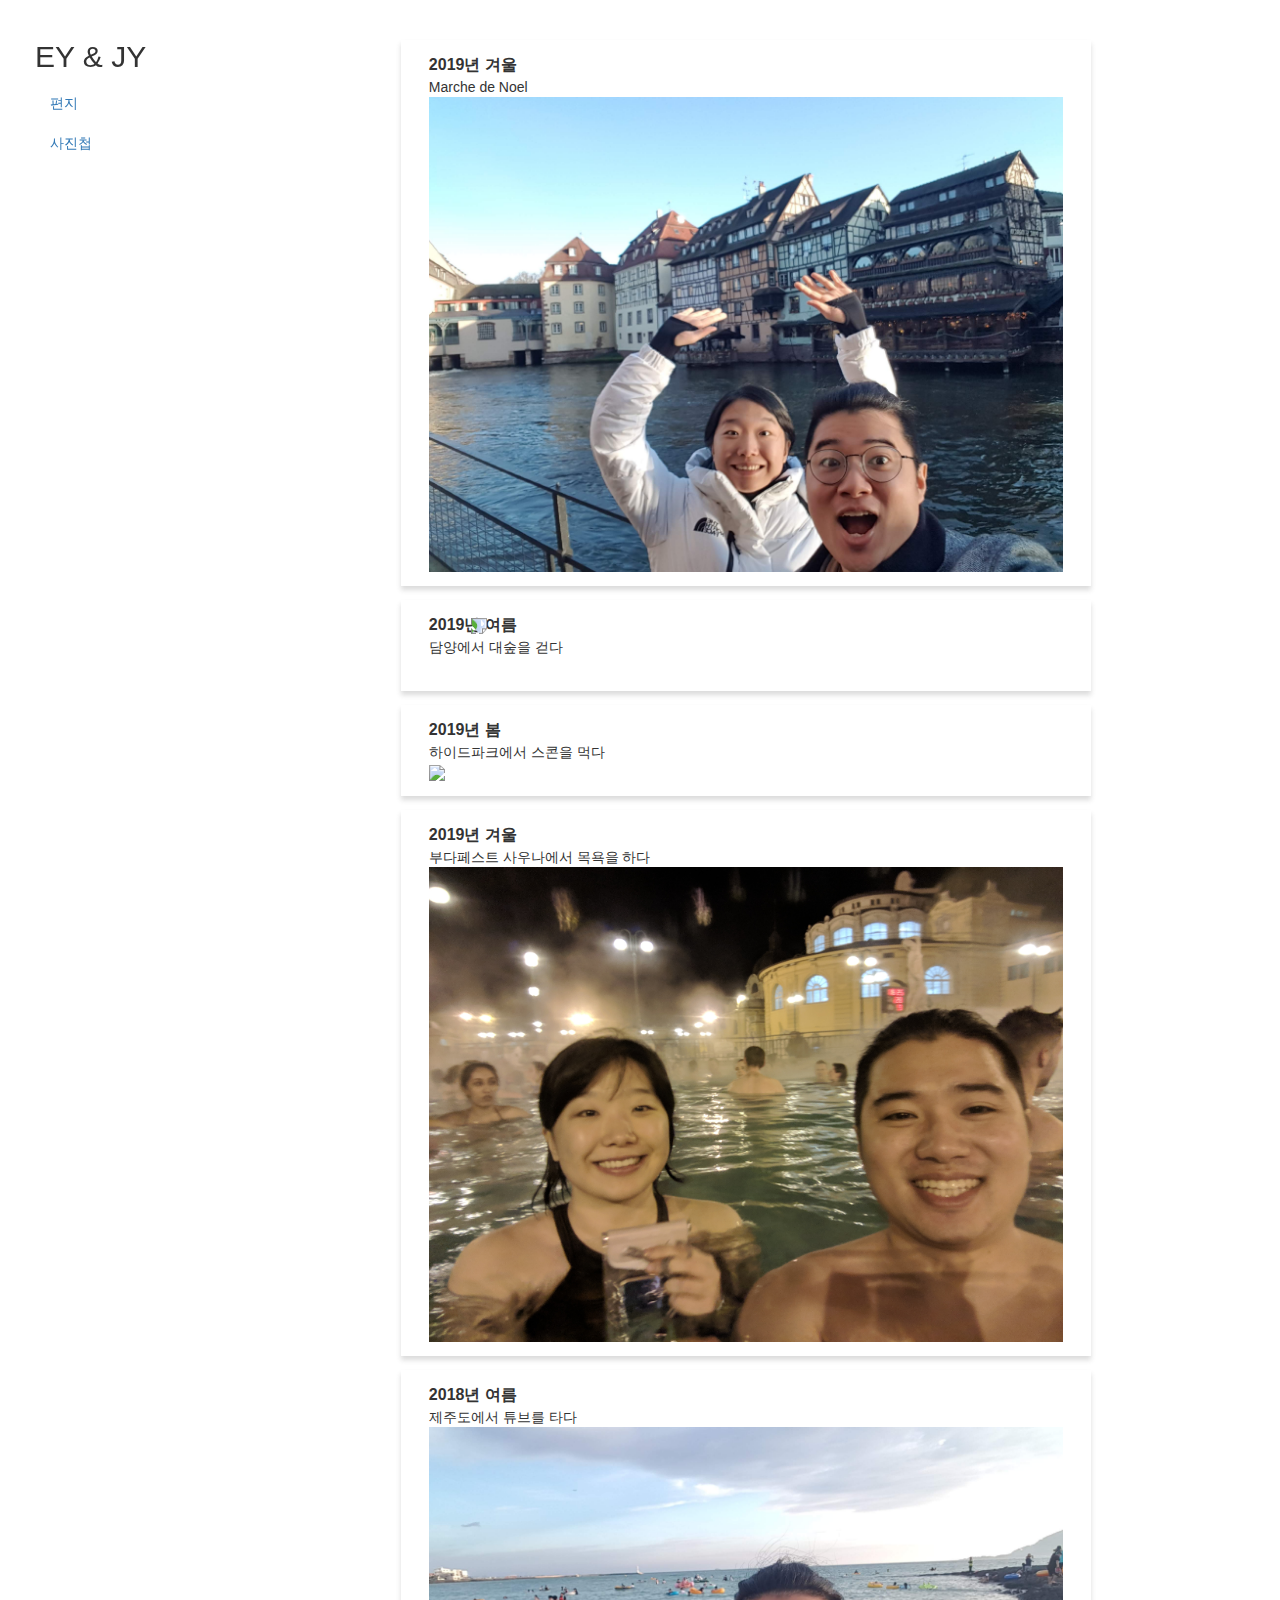
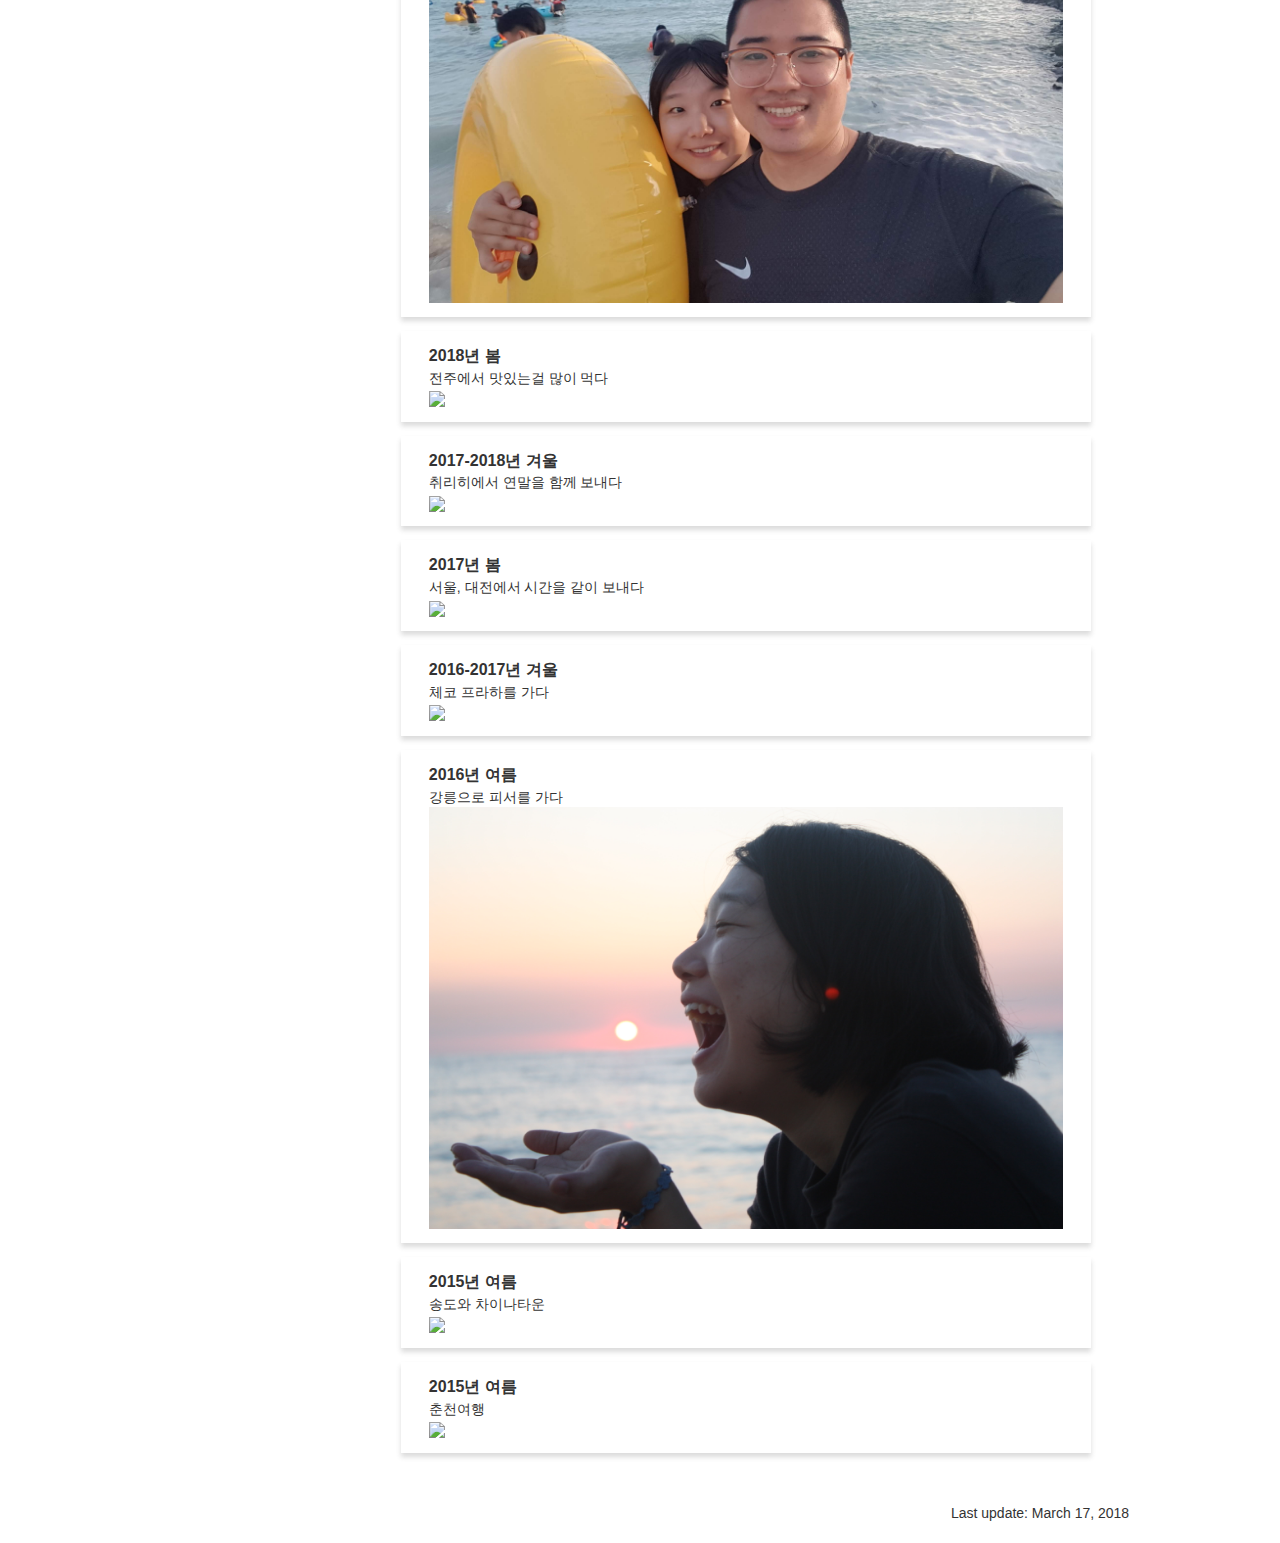
==== commit d4b76d15: "Fix rotation" ====
--- a/photos.html
+++ b/photos.html
@@ -48,7 +48,7 @@
             <div class="page">
               <div class="title"><b>2019년 여름</b></div>
               <div class="author">담양에서 대숲을 걷다</div>
-              <a class="nav-link" href="https://photos.app.goo.gl/Ti5xQaf2rXtwoZJ99"><img src="resources/images/2019summer.jpg" class="rotate90"></a>
+              <a class="nav-link" href="https://photos.app.goo.gl/Ti5xQaf2rXtwoZJ99"><img src="resources/images/2019summer.jpg" style="transform:rotate(90deg);"></a>
               <div class="wipdetail"></div>
             </div>              
             <div class="page">
